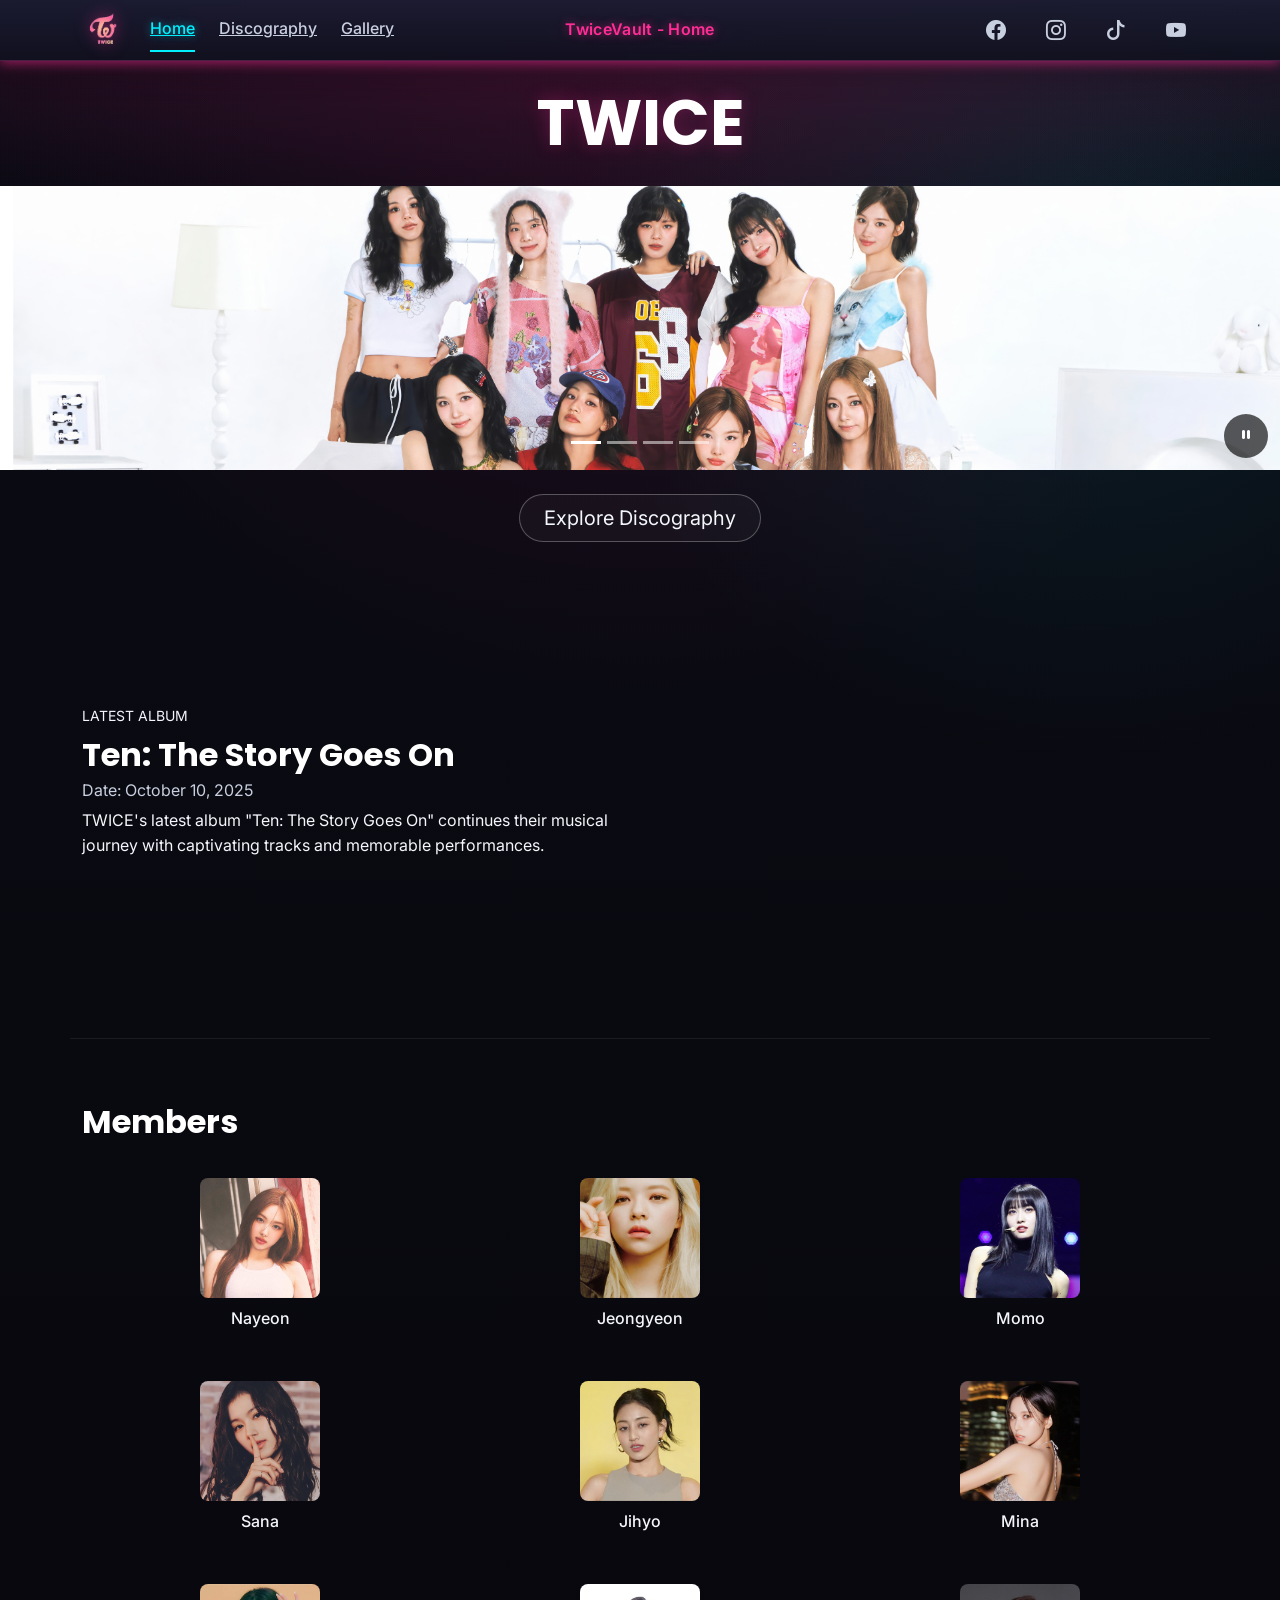
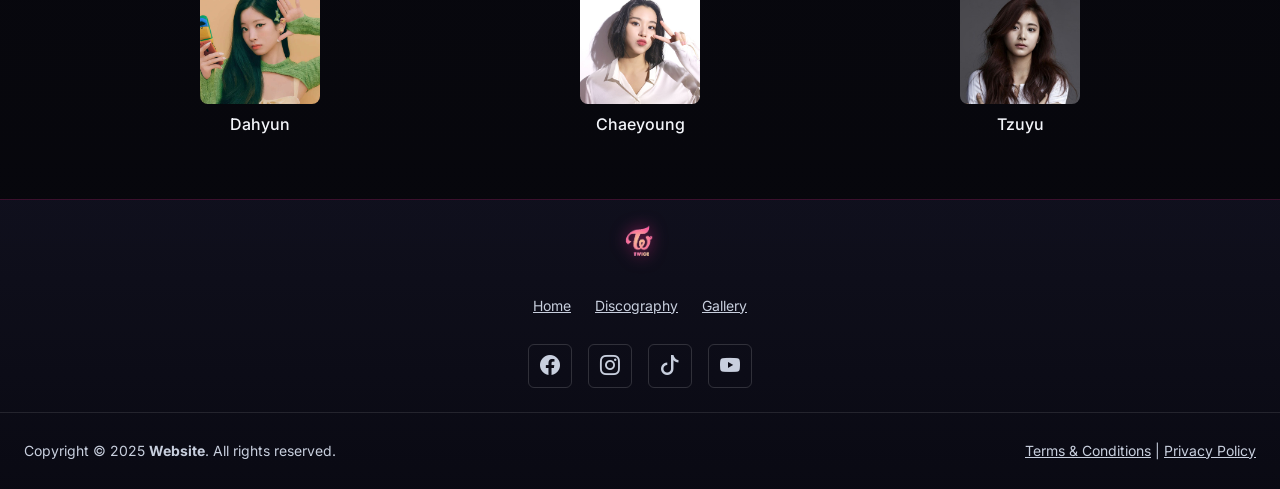
==== index.html @ 82d41a13 "Initial site publish setup" ====
<!DOCTYPE html>
<html lang="en">

<head>
  <meta charset="UTF-8">
  <meta name="viewport" content="width=device-width, initial-scale=1.0">
  <meta name="robots" content="noindex, nofollow, noarchive">
  <title>TwiceVault – TWICE Discography, Members &amp; Gallery</title>
  <link href="https://cdn.jsdelivr.net/npm/bootstrap@5.3.3/dist/css/bootstrap.min.css" rel="stylesheet">
  <link rel="stylesheet" href="https://cdn.jsdelivr.net/npm/bootstrap-icons@1.11.3/font/bootstrap-icons.css">
  <link rel="stylesheet" href="css/style.css">
</head>

<body class="d-flex flex-column min-vh-100">

  <a href="#main-content" class="skip-nav">Skip to content</a>

  <header class="sticky-top" data-site-header></header>

  <main class="flex-grow-1" id="main-content">

    <div class="text-center hero-heading-wrap">
      <h1 class="display-3 fw-bold hero-heading">TWICE</h1>
    </div>

    <div id="heroCarousel" class="carousel slide" data-bs-ride="carousel" data-bs-interval="3000">
      <div class="carousel-indicators"></div>
      <div class="carousel-inner" id="heroSlides"></div>
      <button type="button" class="carousel-pause-btn" aria-label="Pause carousel"
        onclick="var c=bootstrap.Carousel.getInstance(document.getElementById('heroCarousel'));if(this.dataset.paused==='true'){c.cycle();this.dataset.paused='false';this.setAttribute('aria-label','Pause carousel');this.innerHTML='<i class=&quot;bi bi-pause-fill&quot;></i>';}else{c.pause();this.dataset.paused='true';this.setAttribute('aria-label','Play carousel');this.innerHTML='<i class=&quot;bi bi-play-fill&quot;></i>';}"
        data-paused="false"><i class="bi bi-pause-fill"></i></button>
    </div>

    <div class="text-center hero-cta-wrap">
      <a href="discography.html" class="btn btn-outline-light btn-lg rounded-pill px-4">Explore Discography</a>
    </div>

    <section class="latest-album py-5">
      <div class="container">
        <div class="row align-items-center g-4">
          <div class="col-md-6">
            <p class="text-uppercase small mb-2 latest-label">Latest Album</p>
            <h2 class="fw-bold mb-1">Ten: The Story Goes On</h2>
            <p class="text-muted mb-1">Date: October 10, 2025</p>
            <p class="mb-4">TWICE's latest album "Ten: The Story Goes On" continues their musical journey with
              captivating tracks and memorable performances.</p>
          </div>
          <div class="col-md-6">
            <iframe class="spotify-embed"
              src="https://open.spotify.com/embed/album/7zyibWit2LeHvy5h9utbfg?utm_source=generator" height="352"
              allow="autoplay; clipboard-write; encrypted-media; fullscreen; picture-in-picture" loading="lazy"
              title="Ten: The Story Goes On – TWICE on Spotify"></iframe>
          </div>
        </div>
      </div>
    </section>

    <hr class="container border-secondary">

    <section class="members-preview py-5">
      <div class="container">
        <h2 class="fw-bold mb-4">Members</h2>
        <div class="row row-cols-2 row-cols-sm-3 g-4">
          <div class="col">
            <a href="discography.html?id=nayeon" class="text-decoration-none text-inherit">
              <div class="member-card text-center">
                <div class="member-img rounded-3 overflow-hidden mb-2 mx-auto">
                  <img src="img/member_photos/profilepics/Nayeon.jpg" alt="" class="w-100 h-100 object-fit-cover">
                </div>
                <p class="mb-0 fw-medium">Nayeon</p>
              </div>
            </a>
          </div>
          <div class="col">
            <a href="discography.html?id=jeongyeon" class="text-decoration-none text-inherit">
              <div class="member-card text-center">
                <div class="member-img rounded-3 overflow-hidden mb-2 mx-auto">
                  <img src="img/member_photos/profilepics/Jeongyeon.jpg" alt="" class="w-100 h-100 object-fit-cover">
                </div>
                <p class="mb-0 fw-medium">Jeongyeon</p>
              </div>
            </a>
          </div>
          <div class="col">
            <a href="discography.html?id=momo" class="text-decoration-none text-inherit">
              <div class="member-card text-center">
                <div class="member-img rounded-3 overflow-hidden mb-2 mx-auto">
                  <img src="img/member_photos/profilepics/Momo.jpg" alt="" class="w-100 h-100 object-fit-cover">
                </div>
                <p class="mb-0 fw-medium">Momo</p>
              </div>
            </a>
          </div>
          <div class="col">
            <a href="discography.html?id=sana" class="text-decoration-none text-inherit">
              <div class="member-card text-center">
                <div class="member-img rounded-3 overflow-hidden mb-2 mx-auto">
                  <img src="img/member_photos/profilepics/Sana.jpg" alt="" class="w-100 h-100 object-fit-cover">
                </div>
                <p class="mb-0 fw-medium">Sana</p>
              </div>
            </a>
          </div>
          <div class="col">
            <a href="discography.html?id=jihyo" class="text-decoration-none text-inherit">
              <div class="member-card text-center">
                <div class="member-img rounded-3 overflow-hidden mb-2 mx-auto">
                  <img src="img/member_photos/profilepics/Jihyo.jpg" alt="" class="w-100 h-100 object-fit-cover">
                </div>
                <p class="mb-0 fw-medium">Jihyo</p>
              </div>
            </a>
          </div>
          <div class="col">
            <a href="discography.html?id=mina" class="text-decoration-none text-inherit">
              <div class="member-card text-center">
                <div class="member-img rounded-3 overflow-hidden mb-2 mx-auto">
                  <img src="img/member_photos/profilepics/Mina.jpg" alt="" class="w-100 h-100 object-fit-cover">
                </div>
                <p class="mb-0 fw-medium">Mina</p>
              </div>
            </a>
          </div>
          <div class="col">
            <a href="discography.html?id=dahyun" class="text-decoration-none text-inherit">
              <div class="member-card text-center">
                <div class="member-img rounded-3 overflow-hidden mb-2 mx-auto">
                  <img src="img/member_photos/profilepics/Dahyun.jpg" alt="" class="w-100 h-100 object-fit-cover">
                </div>
                <p class="mb-0 fw-medium">Dahyun</p>
              </div>
            </a>
          </div>
          <div class="col">
            <a href="discography.html?id=chaeyoung" class="text-decoration-none text-inherit">
              <div class="member-card text-center">
                <div class="member-img rounded-3 overflow-hidden mb-2 mx-auto">
                  <img src="img/member_photos/profilepics/Chaeyoung.jpg" alt="" class="w-100 h-100 object-fit-cover">
                </div>
                <p class="mb-0 fw-medium">Chaeyoung</p>
              </div>
            </a>
          </div>
          <div class="col">
            <a href="discography.html?id=tzuyu" class="text-decoration-none text-inherit">
              <div class="member-card text-center">
                <div class="member-img rounded-3 overflow-hidden mb-2 mx-auto">
                  <img src="img/member_photos/profilepics/Tzuyu.jpg" alt="" class="w-100 h-100 object-fit-cover">
                </div>
                <p class="mb-0 fw-medium">Tzuyu</p>
              </div>
            </a>
          </div>
        </div>
      </div>
    </section>
  </main>

  <footer class="mt-auto" data-site-footer></footer>

  <script src="https://cdn.jsdelivr.net/npm/bootstrap@5.3.3/dist/js/bootstrap.bundle.min.js"></script>
  <script src="javascript/layout.js"></script>
  <script src="javascript/nav.js"></script>
  <script src="javascript/hero.js"></script>
</body>

</html>
---- css/style.css ----
@import url('base.css');
@import url('components.css');
@import url('responsive.css');
@import url('print.css');
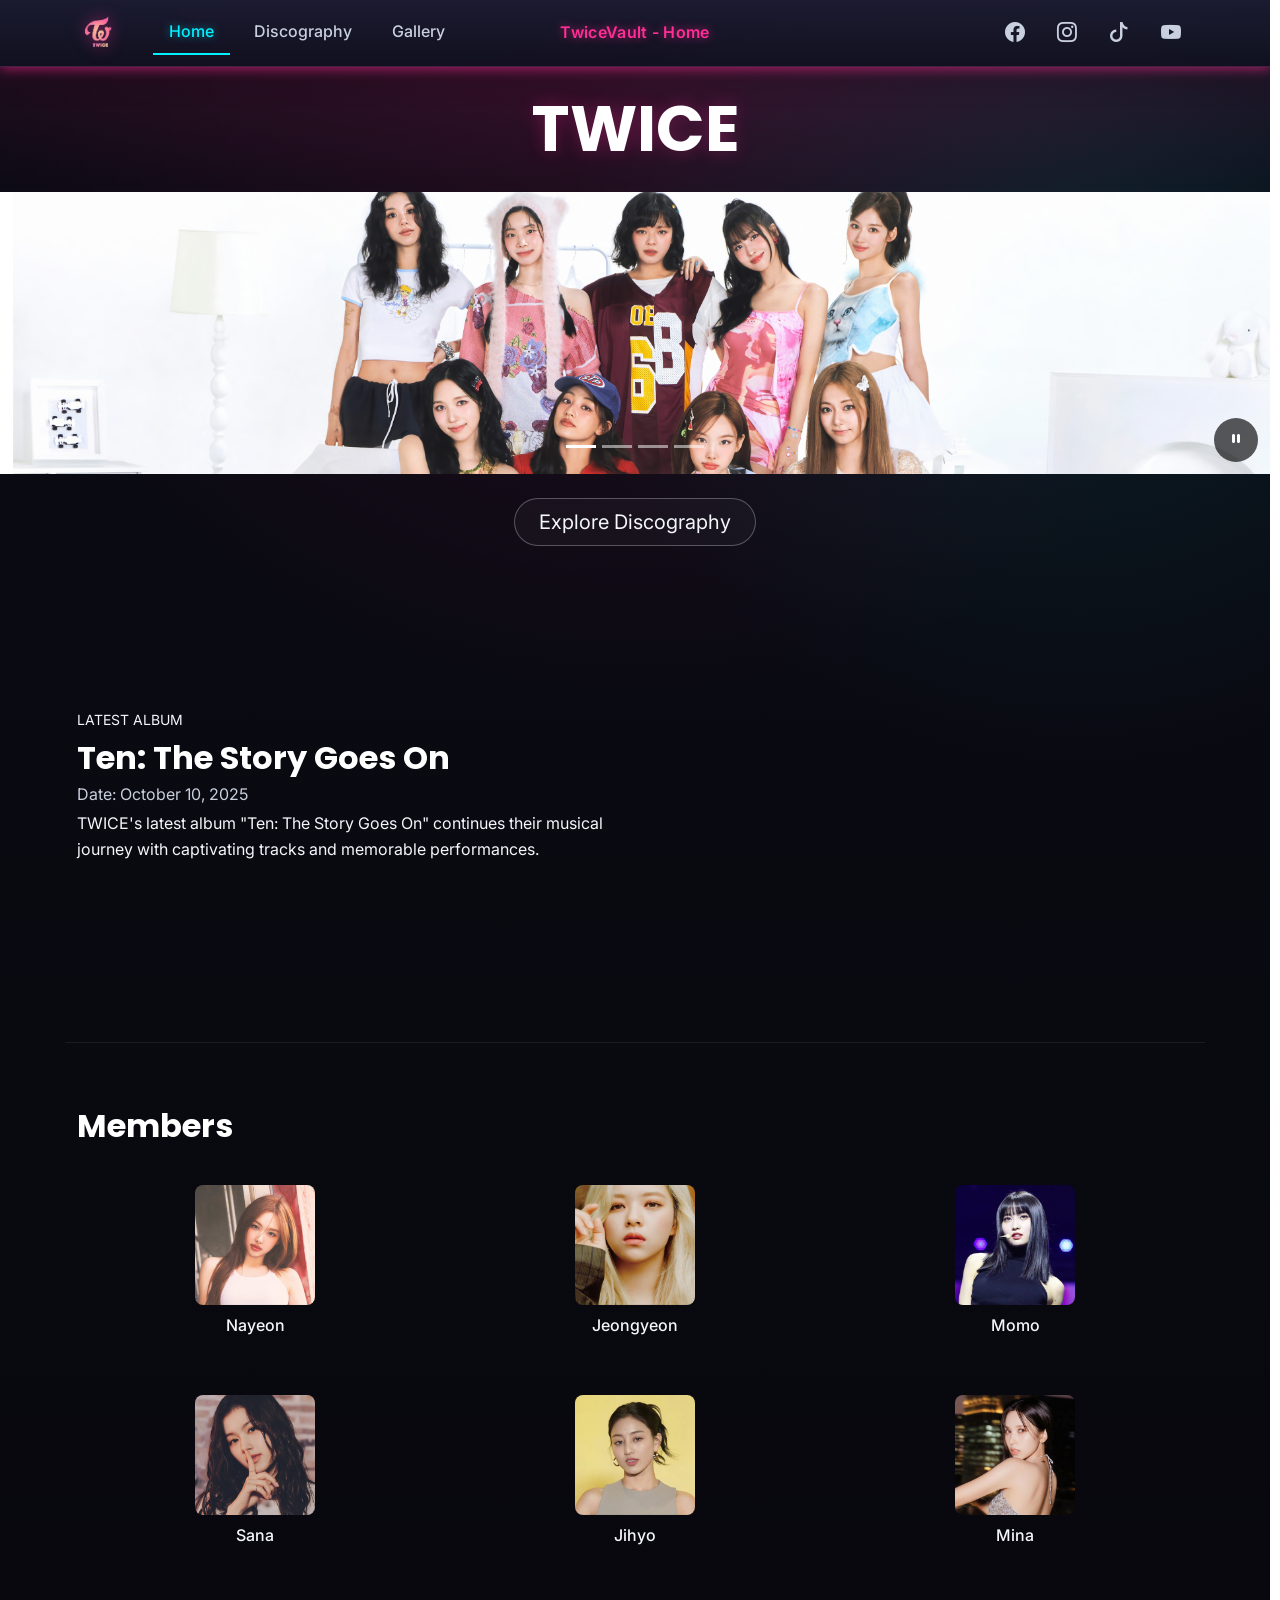
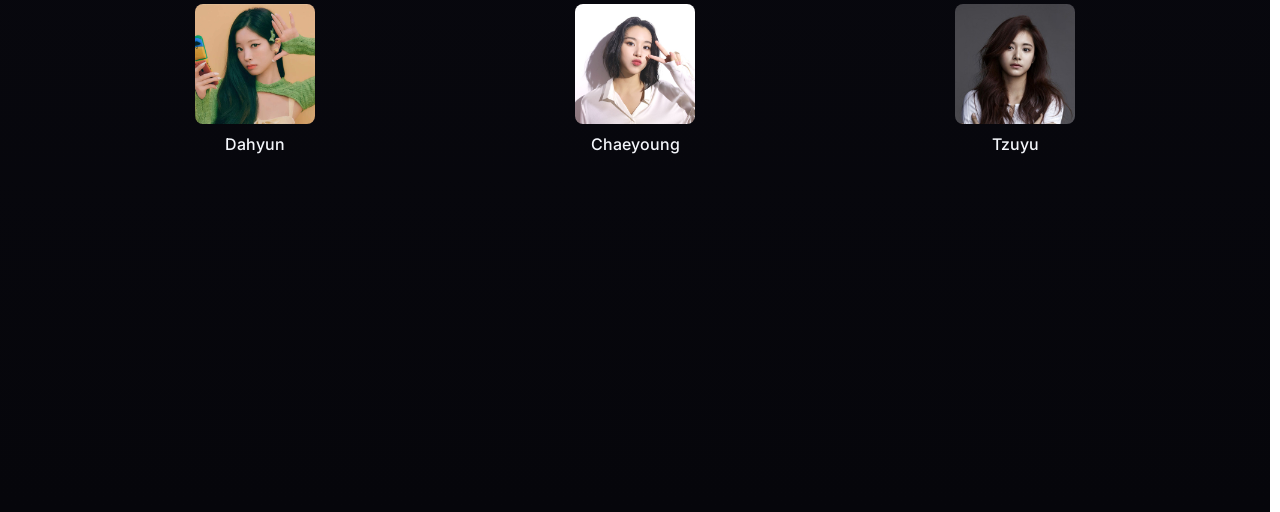
==== commit 6eac2da4: "Refine shared layout and navbar behavior" ====
--- a/index.html
+++ b/index.html
@@ -19,8 +19,8 @@
 
   <main class="flex-grow-1" id="main-content">
 
-    <div class="text-center hero-heading-wrap">
-      <h1 class="display-3 fw-bold hero-heading">TWICE</h1>
+    <div class="text-center py-4 hero-heading-wrap">
+      <h1 class="display-3 fw-bold hero-heading mb-0">TWICE</h1>
     </div>
 
     <div id="heroCarousel" class="carousel slide" data-bs-ride="carousel" data-bs-interval="3000">
@@ -31,8 +31,10 @@
         data-paused="false"><i class="bi bi-pause-fill"></i></button>
     </div>
 
-    <div class="text-center hero-cta-wrap">
-      <a href="discography.html" class="btn btn-outline-light btn-lg rounded-pill px-4">Explore Discography</a>
+    <div class="text-center py-4 px-3 px-sm-0">
+      <div class="d-grid d-sm-inline-block">
+        <a href="discography.html" class="btn btn-outline-light btn-lg rounded-pill px-4">Explore Discography</a>
+      </div>
     </div>
 
     <section class="latest-album py-5">
@@ -60,10 +62,10 @@
     <section class="members-preview py-5">
       <div class="container">
         <h2 class="fw-bold mb-4">Members</h2>
-        <div class="row row-cols-2 row-cols-sm-3 g-4">
+        <div class="row row-cols-3 gx-2 gy-3 gx-sm-4 gy-sm-4">
           <div class="col">
-            <a href="discography.html?id=nayeon" class="text-decoration-none text-inherit">
-              <div class="member-card text-center">
+            <a href="discography.html?id=nayeon" class="text-decoration-none text-reset">
+              <div class="member-card text-center p-2 p-sm-3 rounded-4">
                 <div class="member-img rounded-3 overflow-hidden mb-2 mx-auto">
                   <img src="img/member_photos/profilepics/Nayeon.jpg" alt="" class="w-100 h-100 object-fit-cover">
                 </div>
@@ -72,8 +74,8 @@
             </a>
           </div>
           <div class="col">
-            <a href="discography.html?id=jeongyeon" class="text-decoration-none text-inherit">
-              <div class="member-card text-center">
+            <a href="discography.html?id=jeongyeon" class="text-decoration-none text-reset">
+              <div class="member-card text-center p-2 p-sm-3 rounded-4">
                 <div class="member-img rounded-3 overflow-hidden mb-2 mx-auto">
                   <img src="img/member_photos/profilepics/Jeongyeon.jpg" alt="" class="w-100 h-100 object-fit-cover">
                 </div>
@@ -82,8 +84,8 @@
             </a>
           </div>
           <div class="col">
-            <a href="discography.html?id=momo" class="text-decoration-none text-inherit">
-              <div class="member-card text-center">
+            <a href="discography.html?id=momo" class="text-decoration-none text-reset">
+              <div class="member-card text-center p-2 p-sm-3 rounded-4">
                 <div class="member-img rounded-3 overflow-hidden mb-2 mx-auto">
                   <img src="img/member_photos/profilepics/Momo.jpg" alt="" class="w-100 h-100 object-fit-cover">
                 </div>
@@ -92,8 +94,8 @@
             </a>
           </div>
           <div class="col">
-            <a href="discography.html?id=sana" class="text-decoration-none text-inherit">
-              <div class="member-card text-center">
+            <a href="discography.html?id=sana" class="text-decoration-none text-reset">
+              <div class="member-card text-center p-2 p-sm-3 rounded-4">
                 <div class="member-img rounded-3 overflow-hidden mb-2 mx-auto">
                   <img src="img/member_photos/profilepics/Sana.jpg" alt="" class="w-100 h-100 object-fit-cover">
                 </div>
@@ -102,8 +104,8 @@
             </a>
           </div>
           <div class="col">
-            <a href="discography.html?id=jihyo" class="text-decoration-none text-inherit">
-              <div class="member-card text-center">
+            <a href="discography.html?id=jihyo" class="text-decoration-none text-reset">
+              <div class="member-card text-center p-2 p-sm-3 rounded-4">
                 <div class="member-img rounded-3 overflow-hidden mb-2 mx-auto">
                   <img src="img/member_photos/profilepics/Jihyo.jpg" alt="" class="w-100 h-100 object-fit-cover">
                 </div>
@@ -112,8 +114,8 @@
             </a>
           </div>
           <div class="col">
-            <a href="discography.html?id=mina" class="text-decoration-none text-inherit">
-              <div class="member-card text-center">
+            <a href="discography.html?id=mina" class="text-decoration-none text-reset">
+              <div class="member-card text-center p-2 p-sm-3 rounded-4">
                 <div class="member-img rounded-3 overflow-hidden mb-2 mx-auto">
                   <img src="img/member_photos/profilepics/Mina.jpg" alt="" class="w-100 h-100 object-fit-cover">
                 </div>
@@ -122,8 +124,8 @@
             </a>
           </div>
           <div class="col">
-            <a href="discography.html?id=dahyun" class="text-decoration-none text-inherit">
-              <div class="member-card text-center">
+            <a href="discography.html?id=dahyun" class="text-decoration-none text-reset">
+              <div class="member-card text-center p-2 p-sm-3 rounded-4">
                 <div class="member-img rounded-3 overflow-hidden mb-2 mx-auto">
                   <img src="img/member_photos/profilepics/Dahyun.jpg" alt="" class="w-100 h-100 object-fit-cover">
                 </div>
@@ -132,8 +134,8 @@
             </a>
           </div>
           <div class="col">
-            <a href="discography.html?id=chaeyoung" class="text-decoration-none text-inherit">
-              <div class="member-card text-center">
+            <a href="discography.html?id=chaeyoung" class="text-decoration-none text-reset">
+              <div class="member-card text-center p-2 p-sm-3 rounded-4">
                 <div class="member-img rounded-3 overflow-hidden mb-2 mx-auto">
                   <img src="img/member_photos/profilepics/Chaeyoung.jpg" alt="" class="w-100 h-100 object-fit-cover">
                 </div>
@@ -142,8 +144,8 @@
             </a>
           </div>
           <div class="col">
-            <a href="discography.html?id=tzuyu" class="text-decoration-none text-inherit">
-              <div class="member-card text-center">
+            <a href="discography.html?id=tzuyu" class="text-decoration-none text-reset">
+              <div class="member-card text-center p-2 p-sm-3 rounded-4">
                 <div class="member-img rounded-3 overflow-hidden mb-2 mx-auto">
                   <img src="img/member_photos/profilepics/Tzuyu.jpg" alt="" class="w-100 h-100 object-fit-cover">
                 </div>
@@ -160,7 +162,6 @@
 
   <script src="https://cdn.jsdelivr.net/npm/bootstrap@5.3.3/dist/js/bootstrap.bundle.min.js"></script>
   <script src="javascript/layout.js"></script>
-  <script src="javascript/nav.js"></script>
   <script src="javascript/hero.js"></script>
 </body>
 
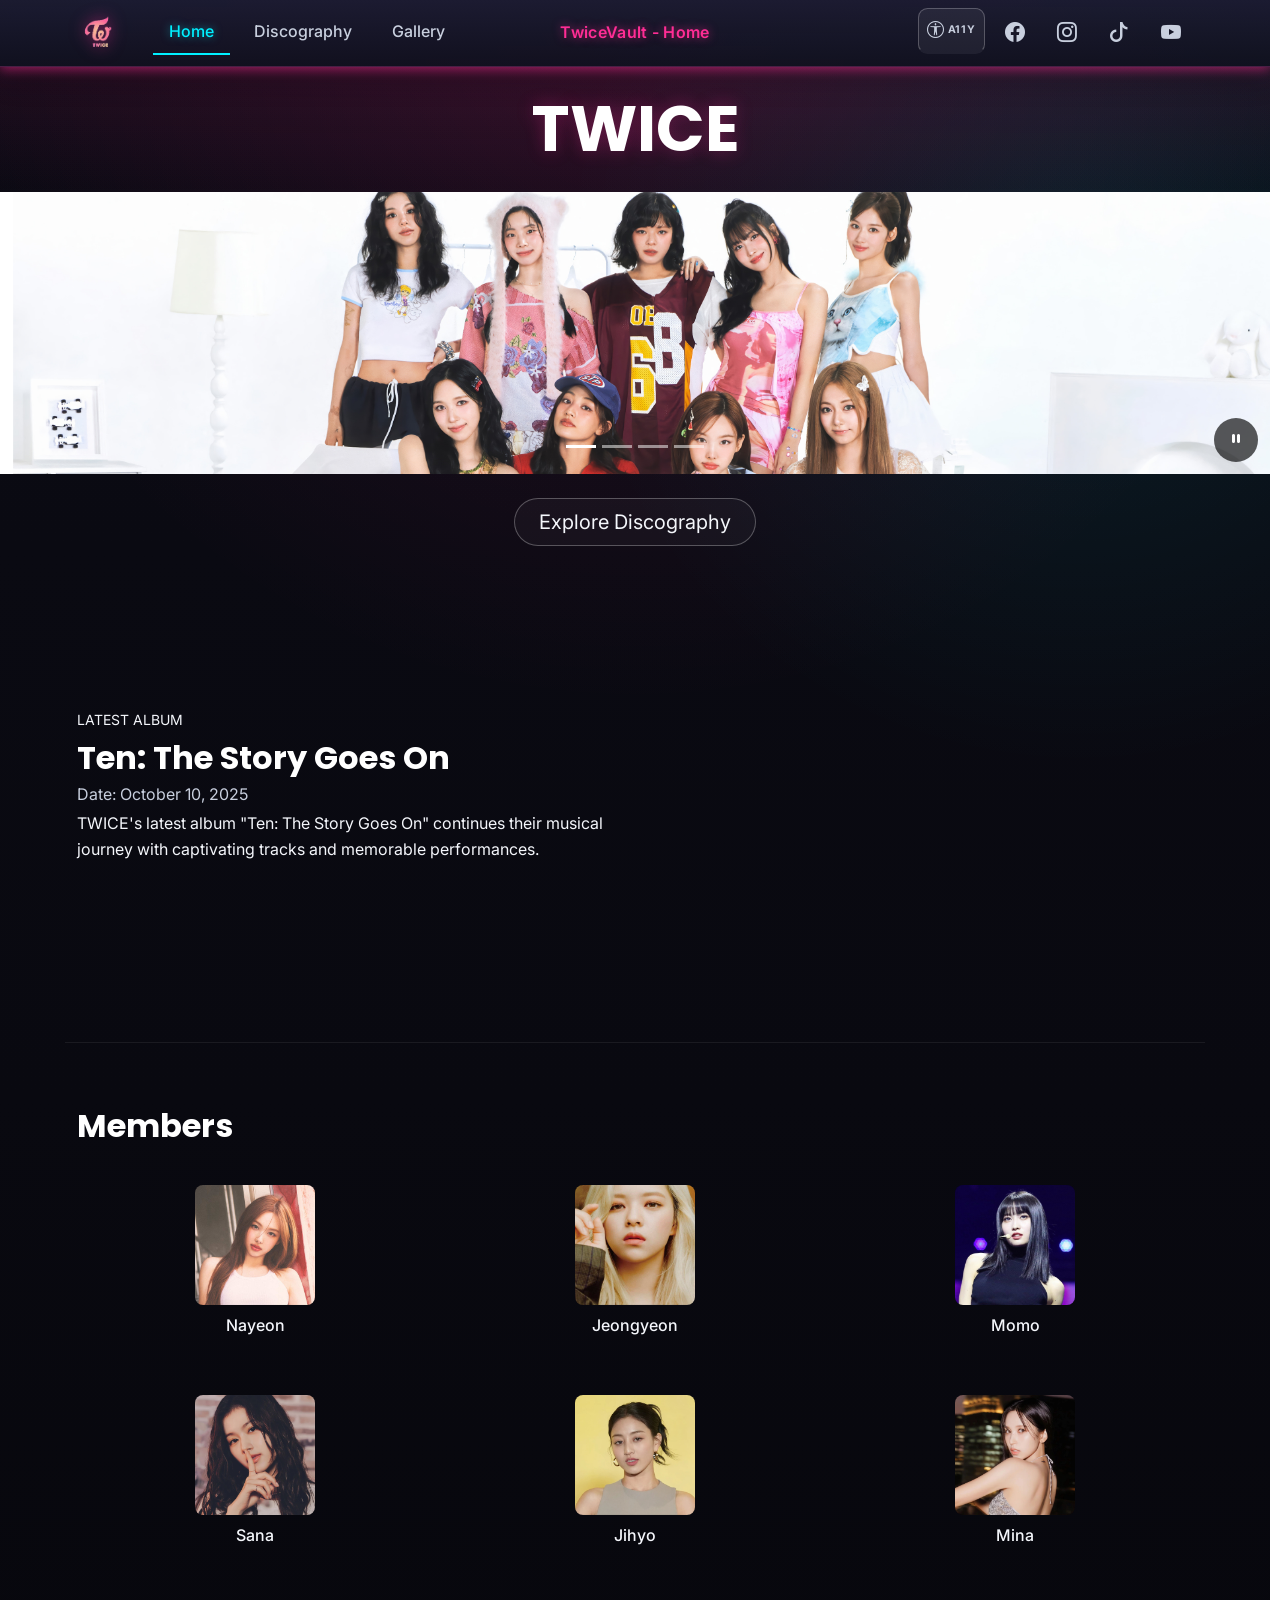
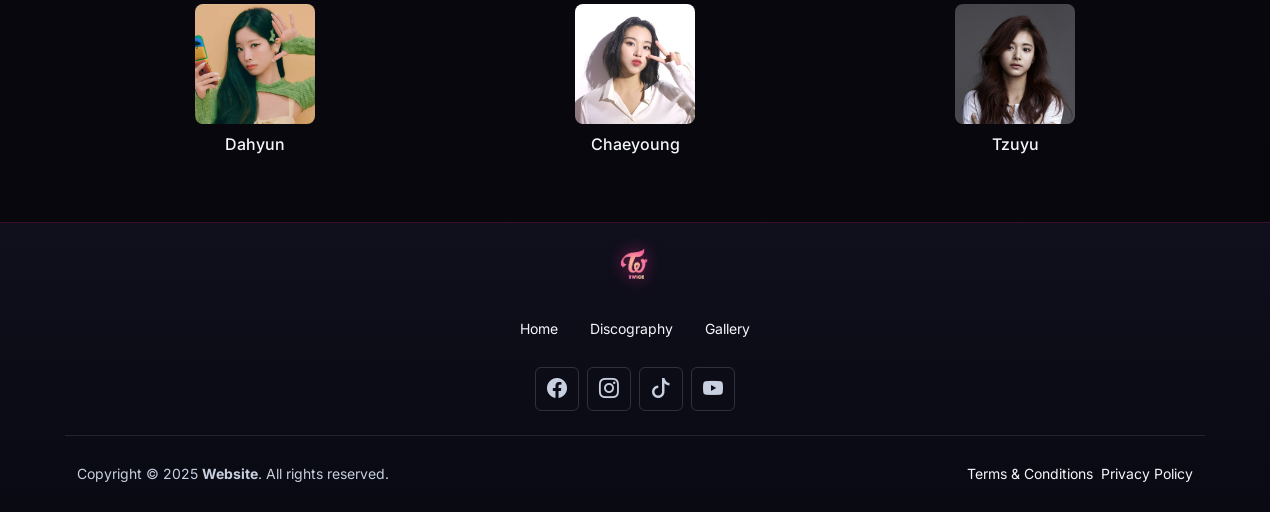
==== commit 1b6e0115: "feat: implement accessibility and content compliance improvements" ====
--- a/index.html
+++ b/index.html
@@ -67,7 +67,8 @@
             <a href="discography.html?id=nayeon" class="text-decoration-none text-reset">
               <div class="member-card text-center p-2 p-sm-3 rounded-4">
                 <div class="member-img rounded-3 overflow-hidden mb-2 mx-auto">
-                  <img src="img/member_photos/profilepics/Nayeon.jpg" alt="" class="w-100 h-100 object-fit-cover">
+                  <img src="img/member_photos/profilepics/Nayeon.jpg" alt="Nayeon profile photo"
+                    class="w-100 h-100 object-fit-cover">
                 </div>
                 <p class="mb-0 fw-medium">Nayeon</p>
               </div>
@@ -77,7 +78,8 @@
             <a href="discography.html?id=jeongyeon" class="text-decoration-none text-reset">
               <div class="member-card text-center p-2 p-sm-3 rounded-4">
                 <div class="member-img rounded-3 overflow-hidden mb-2 mx-auto">
-                  <img src="img/member_photos/profilepics/Jeongyeon.jpg" alt="" class="w-100 h-100 object-fit-cover">
+                  <img src="img/member_photos/profilepics/Jeongyeon.jpg" alt="Jeongyeon profile photo"
+                    class="w-100 h-100 object-fit-cover">
                 </div>
                 <p class="mb-0 fw-medium">Jeongyeon</p>
               </div>
@@ -87,7 +89,8 @@
             <a href="discography.html?id=momo" class="text-decoration-none text-reset">
               <div class="member-card text-center p-2 p-sm-3 rounded-4">
                 <div class="member-img rounded-3 overflow-hidden mb-2 mx-auto">
-                  <img src="img/member_photos/profilepics/Momo.jpg" alt="" class="w-100 h-100 object-fit-cover">
+                  <img src="img/member_photos/profilepics/Momo.jpg" alt="Momo profile photo"
+                    class="w-100 h-100 object-fit-cover">
                 </div>
                 <p class="mb-0 fw-medium">Momo</p>
               </div>
@@ -97,7 +100,8 @@
             <a href="discography.html?id=sana" class="text-decoration-none text-reset">
               <div class="member-card text-center p-2 p-sm-3 rounded-4">
                 <div class="member-img rounded-3 overflow-hidden mb-2 mx-auto">
-                  <img src="img/member_photos/profilepics/Sana.jpg" alt="" class="w-100 h-100 object-fit-cover">
+                  <img src="img/member_photos/profilepics/Sana.jpg" alt="Sana profile photo"
+                    class="w-100 h-100 object-fit-cover">
                 </div>
                 <p class="mb-0 fw-medium">Sana</p>
               </div>
@@ -107,7 +111,8 @@
             <a href="discography.html?id=jihyo" class="text-decoration-none text-reset">
               <div class="member-card text-center p-2 p-sm-3 rounded-4">
                 <div class="member-img rounded-3 overflow-hidden mb-2 mx-auto">
-                  <img src="img/member_photos/profilepics/Jihyo.jpg" alt="" class="w-100 h-100 object-fit-cover">
+                  <img src="img/member_photos/profilepics/Jihyo.jpg" alt="Jihyo profile photo"
+                    class="w-100 h-100 object-fit-cover">
                 </div>
                 <p class="mb-0 fw-medium">Jihyo</p>
               </div>
@@ -117,7 +122,8 @@
             <a href="discography.html?id=mina" class="text-decoration-none text-reset">
               <div class="member-card text-center p-2 p-sm-3 rounded-4">
                 <div class="member-img rounded-3 overflow-hidden mb-2 mx-auto">
-                  <img src="img/member_photos/profilepics/Mina.jpg" alt="" class="w-100 h-100 object-fit-cover">
+                  <img src="img/member_photos/profilepics/Mina.jpg" alt="Mina profile photo"
+                    class="w-100 h-100 object-fit-cover">
                 </div>
                 <p class="mb-0 fw-medium">Mina</p>
               </div>
@@ -127,7 +133,8 @@
             <a href="discography.html?id=dahyun" class="text-decoration-none text-reset">
               <div class="member-card text-center p-2 p-sm-3 rounded-4">
                 <div class="member-img rounded-3 overflow-hidden mb-2 mx-auto">
-                  <img src="img/member_photos/profilepics/Dahyun.jpg" alt="" class="w-100 h-100 object-fit-cover">
+                  <img src="img/member_photos/profilepics/Dahyun.jpg" alt="Dahyun profile photo"
+                    class="w-100 h-100 object-fit-cover">
                 </div>
                 <p class="mb-0 fw-medium">Dahyun</p>
               </div>
@@ -137,7 +144,8 @@
             <a href="discography.html?id=chaeyoung" class="text-decoration-none text-reset">
               <div class="member-card text-center p-2 p-sm-3 rounded-4">
                 <div class="member-img rounded-3 overflow-hidden mb-2 mx-auto">
-                  <img src="img/member_photos/profilepics/Chaeyoung.jpg" alt="" class="w-100 h-100 object-fit-cover">
+                  <img src="img/member_photos/profilepics/Chaeyoung.jpg" alt="Chaeyoung profile photo"
+                    class="w-100 h-100 object-fit-cover">
                 </div>
                 <p class="mb-0 fw-medium">Chaeyoung</p>
               </div>
@@ -147,7 +155,8 @@
             <a href="discography.html?id=tzuyu" class="text-decoration-none text-reset">
               <div class="member-card text-center p-2 p-sm-3 rounded-4">
                 <div class="member-img rounded-3 overflow-hidden mb-2 mx-auto">
-                  <img src="img/member_photos/profilepics/Tzuyu.jpg" alt="" class="w-100 h-100 object-fit-cover">
+                  <img src="img/member_photos/profilepics/Tzuyu.jpg" alt="Tzuyu profile photo"
+                    class="w-100 h-100 object-fit-cover">
                 </div>
                 <p class="mb-0 fw-medium">Tzuyu</p>
               </div>
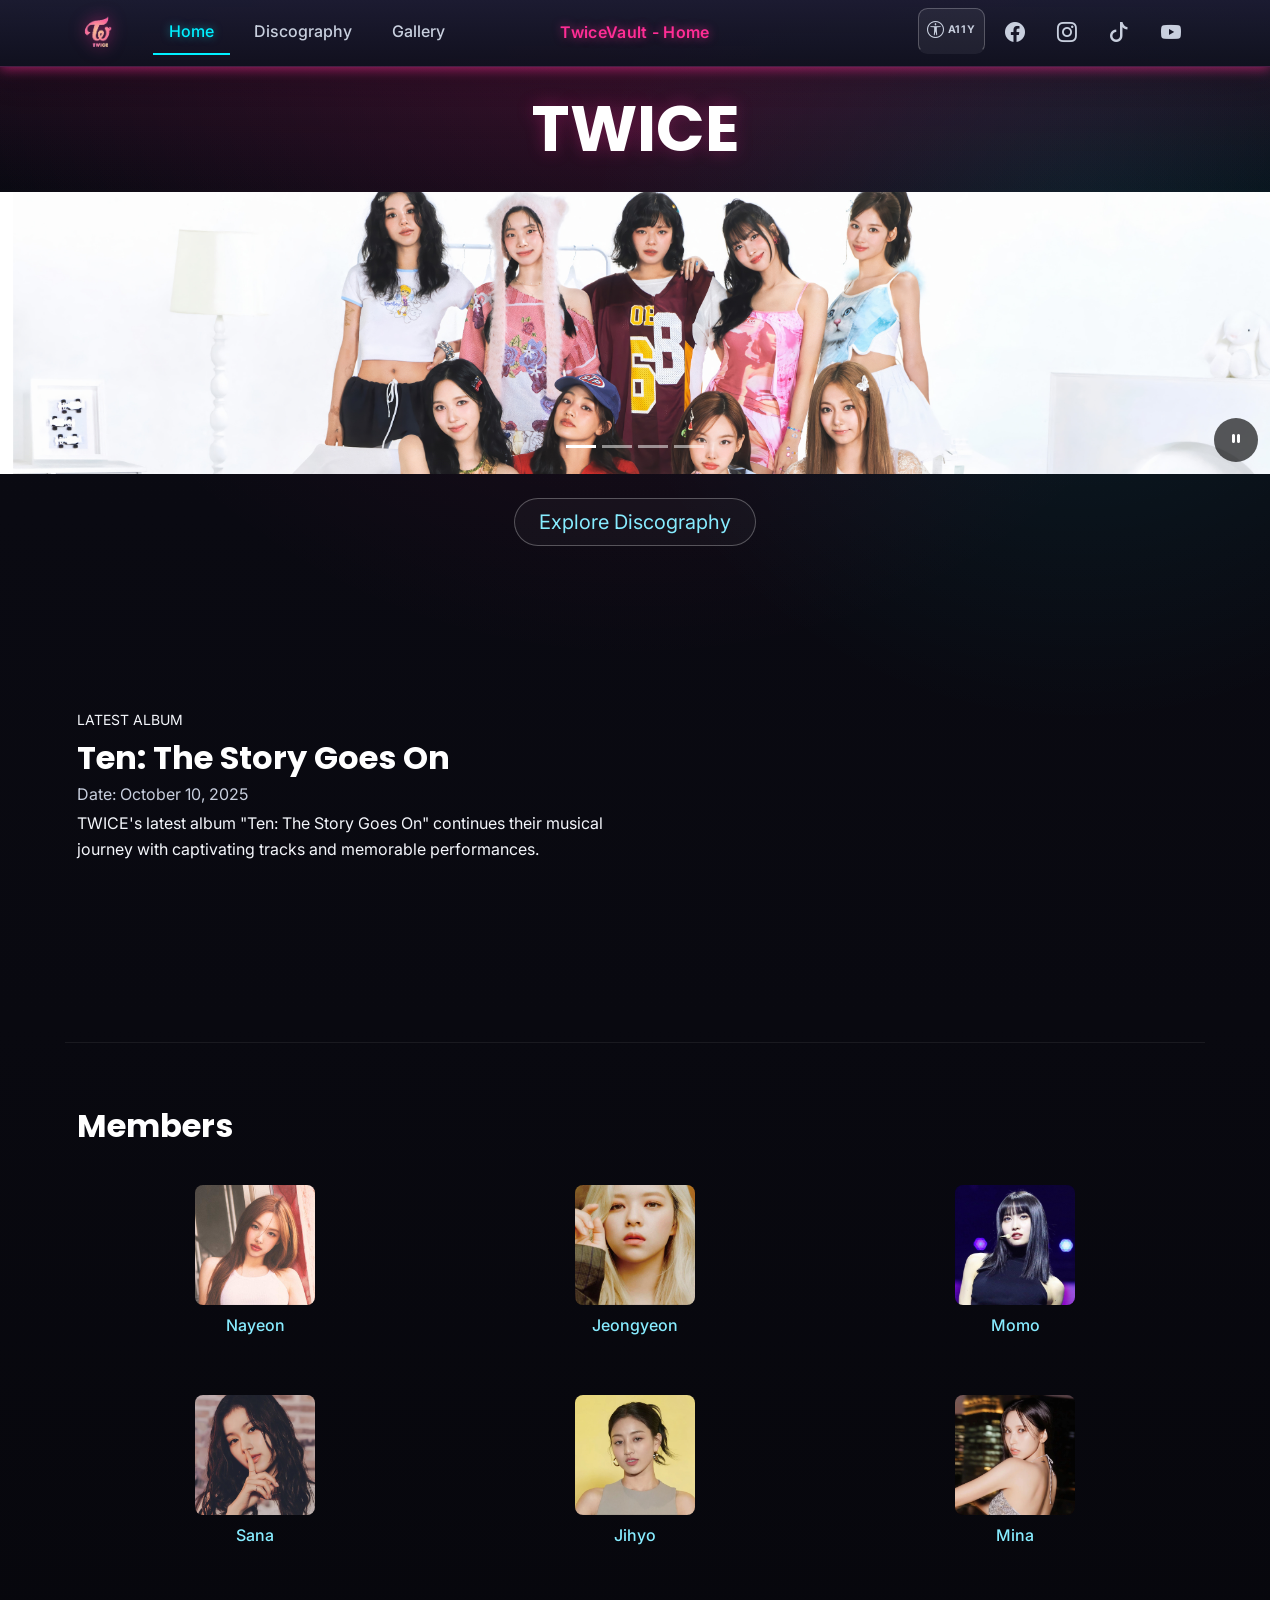
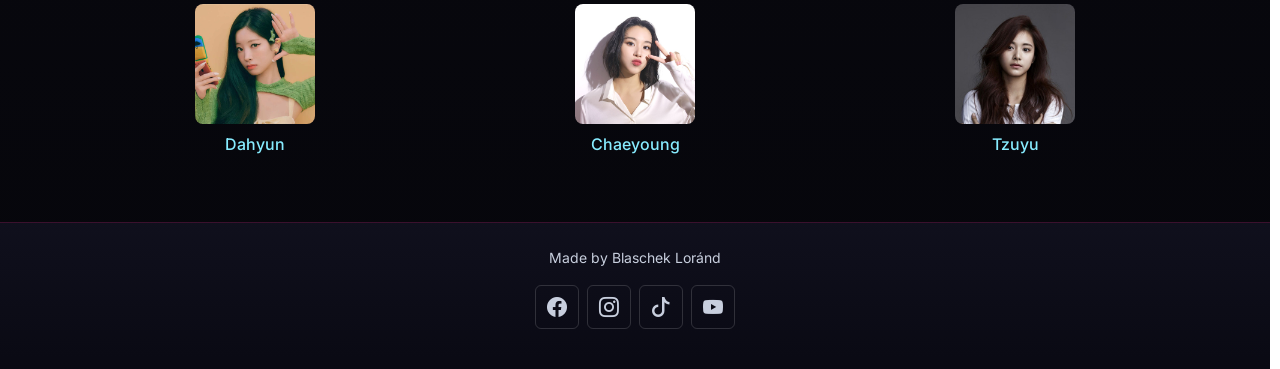
==== commit 636c4cc9: "chore: simplify code and sync media updates" ====
--- a/index.html
+++ b/index.html
@@ -26,9 +26,8 @@
     <div id="heroCarousel" class="carousel slide" data-bs-ride="carousel" data-bs-interval="3000">
       <div class="carousel-indicators"></div>
       <div class="carousel-inner" id="heroSlides"></div>
-      <button type="button" class="carousel-pause-btn" aria-label="Pause carousel"
-        onclick="var c=bootstrap.Carousel.getInstance(document.getElementById('heroCarousel'));if(this.dataset.paused==='true'){c.cycle();this.dataset.paused='false';this.setAttribute('aria-label','Pause carousel');this.innerHTML='<i class=&quot;bi bi-pause-fill&quot;></i>';}else{c.pause();this.dataset.paused='true';this.setAttribute('aria-label','Play carousel');this.innerHTML='<i class=&quot;bi bi-play-fill&quot;></i>';}"
-        data-paused="false"><i class="bi bi-pause-fill"></i></button>
+      <button type="button" class="carousel-pause-btn" aria-label="Pause carousel" data-paused="false"><i
+          class="bi bi-pause-fill"></i></button>
     </div>
 
     <div class="text-center py-4 px-3 px-sm-0">
@@ -41,7 +40,7 @@
       <div class="container">
         <div class="row align-items-center g-4">
           <div class="col-md-6">
-            <p class="text-uppercase small mb-2 latest-label">Latest Album</p>
+            <p class="text-uppercase small mb-2">Latest Album</p>
             <h2 class="fw-bold mb-1">Ten: The Story Goes On</h2>
             <p class="text-muted mb-1">Date: October 10, 2025</p>
             <p class="mb-4">TWICE's latest album "Ten: The Story Goes On" continues their musical journey with
@@ -49,7 +48,7 @@
           </div>
           <div class="col-md-6">
             <iframe class="spotify-embed"
-              src="https://open.spotify.com/embed/album/7zyibWit2LeHvy5h9utbfg?utm_source=generator" height="352"
+              src="https://open.spotify.com/embed/album/7zyibWit2LeHvy5h9utbfg?utm_source=generator"
               allow="autoplay; clipboard-write; encrypted-media; fullscreen; picture-in-picture" loading="lazy"
               title="Ten: The Story Goes On – TWICE on Spotify"></iframe>
           </div>
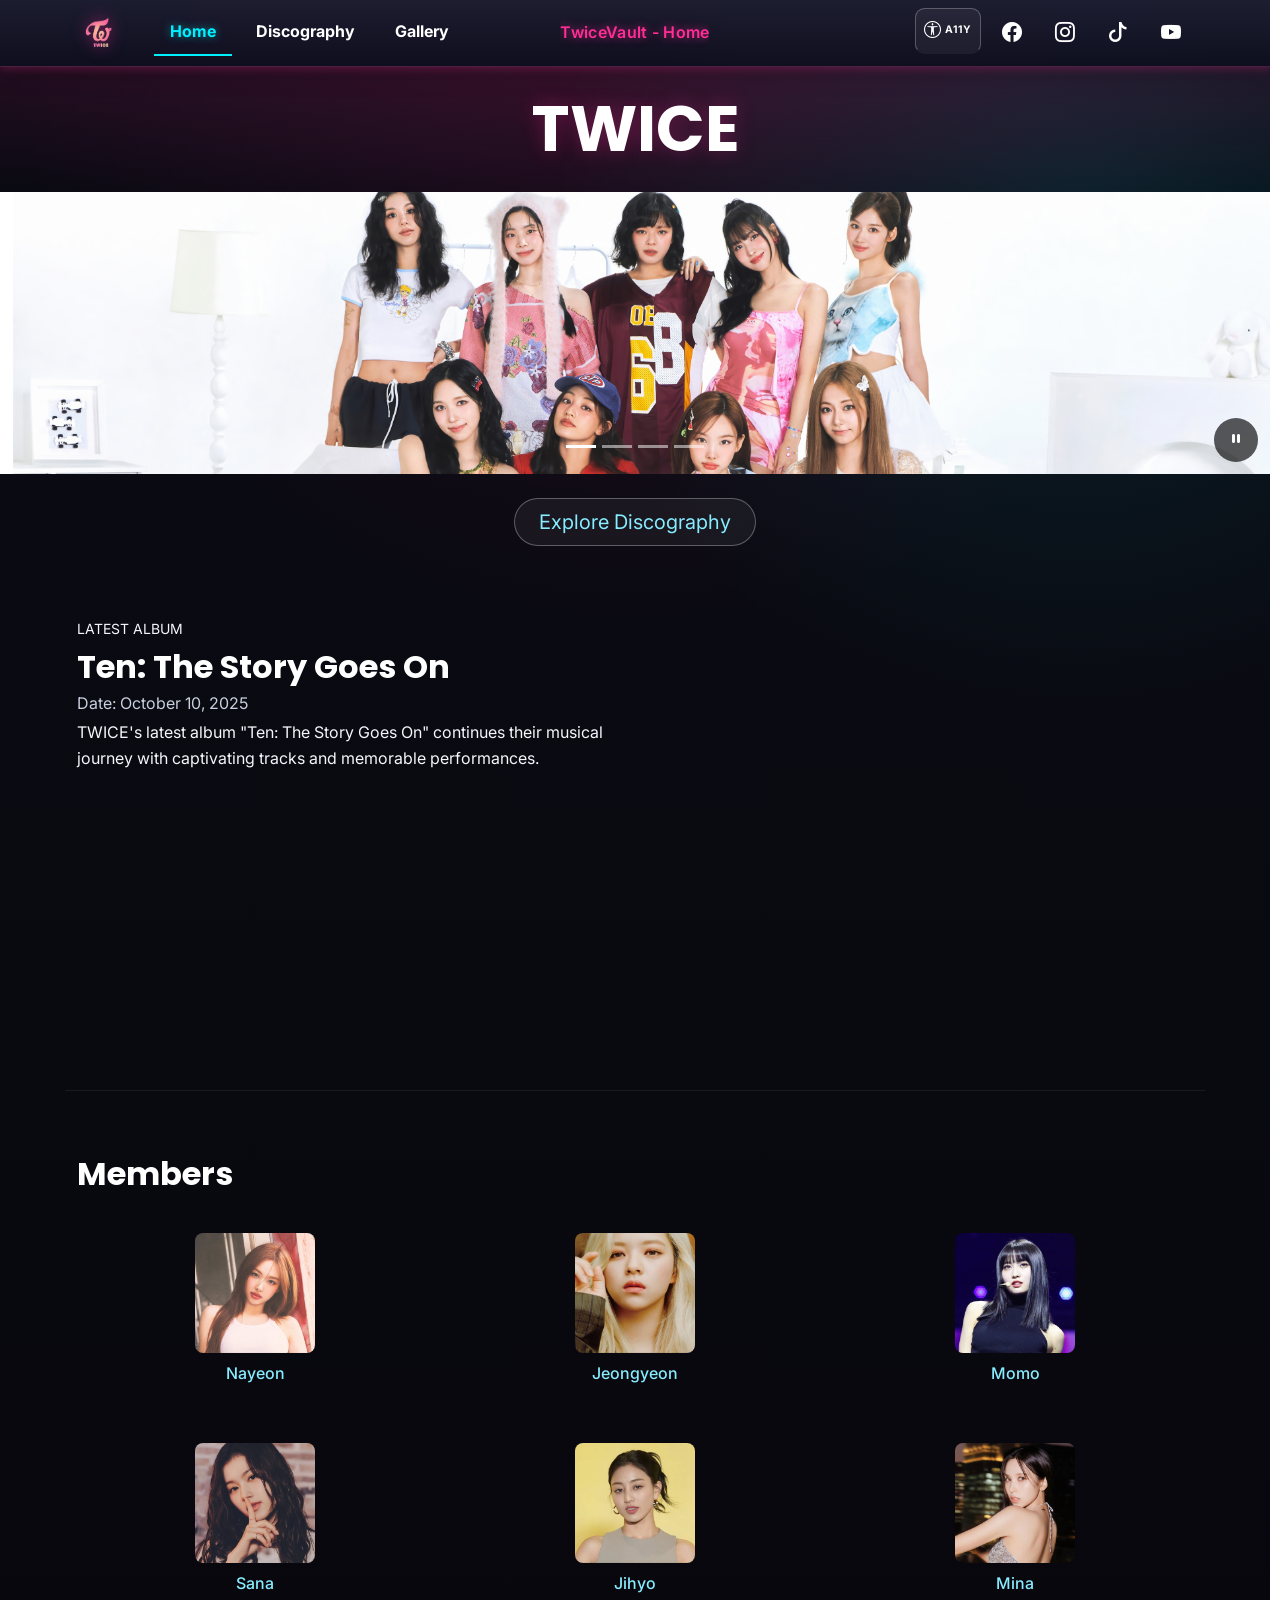
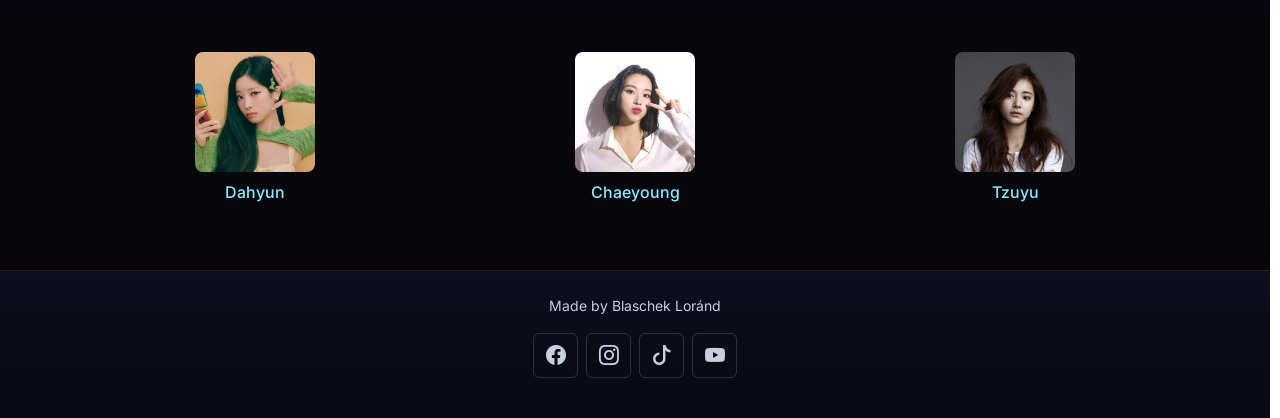
==== commit 7d9f0197: "Refine layout, responsiveness, and navigation contrast" ====
--- a/index.html
+++ b/index.html
@@ -19,10 +19,12 @@
 
   <main class="flex-grow-1" id="main-content">
 
+    <!-- Hero -->
     <div class="text-center py-4 hero-heading-wrap">
       <h1 class="display-3 fw-bold hero-heading mb-0">TWICE</h1>
     </div>
 
+    <!-- Carousel -->
     <div id="heroCarousel" class="carousel slide" data-bs-ride="carousel" data-bs-interval="3000">
       <div class="carousel-indicators"></div>
       <div class="carousel-inner" id="heroSlides"></div>
@@ -30,15 +32,17 @@
           class="bi bi-pause-fill"></i></button>
     </div>
 
+    <!-- CTA -->
     <div class="text-center py-4 px-3 px-sm-0">
       <div class="d-grid d-sm-inline-block">
         <a href="discography.html" class="btn btn-outline-light btn-lg rounded-pill px-4">Explore Discography</a>
       </div>
     </div>
 
+    <!-- Latest album -->
     <section class="latest-album py-5">
       <div class="container">
-        <div class="row align-items-center g-4">
+        <div class="row align-items-start g-4">
           <div class="col-md-6">
             <p class="text-uppercase small mb-2">Latest Album</p>
             <h2 class="fw-bold mb-1">Ten: The Story Goes On</h2>
@@ -58,6 +62,7 @@
 
     <hr class="container border-secondary">
 
+    <!-- Members -->
     <section class="members-preview py-5">
       <div class="container">
         <h2 class="fw-bold mb-4">Members</h2>
